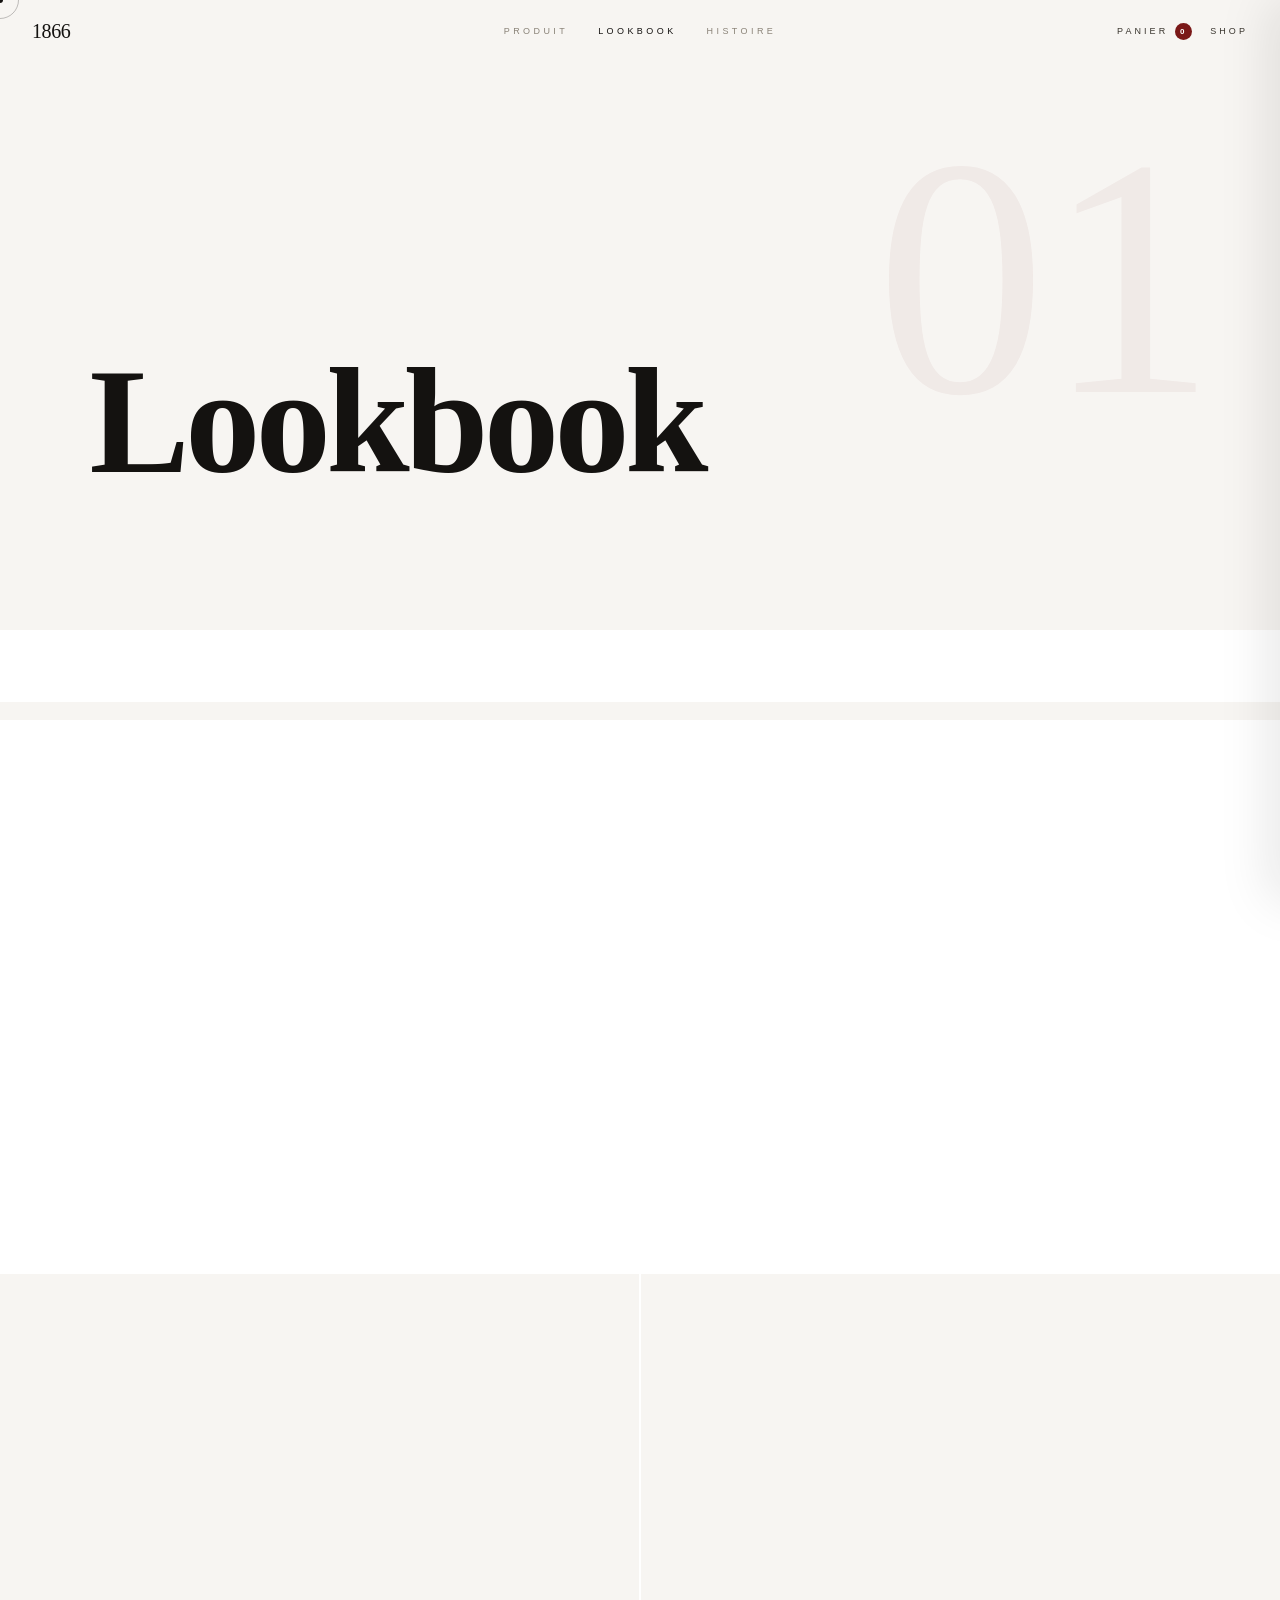
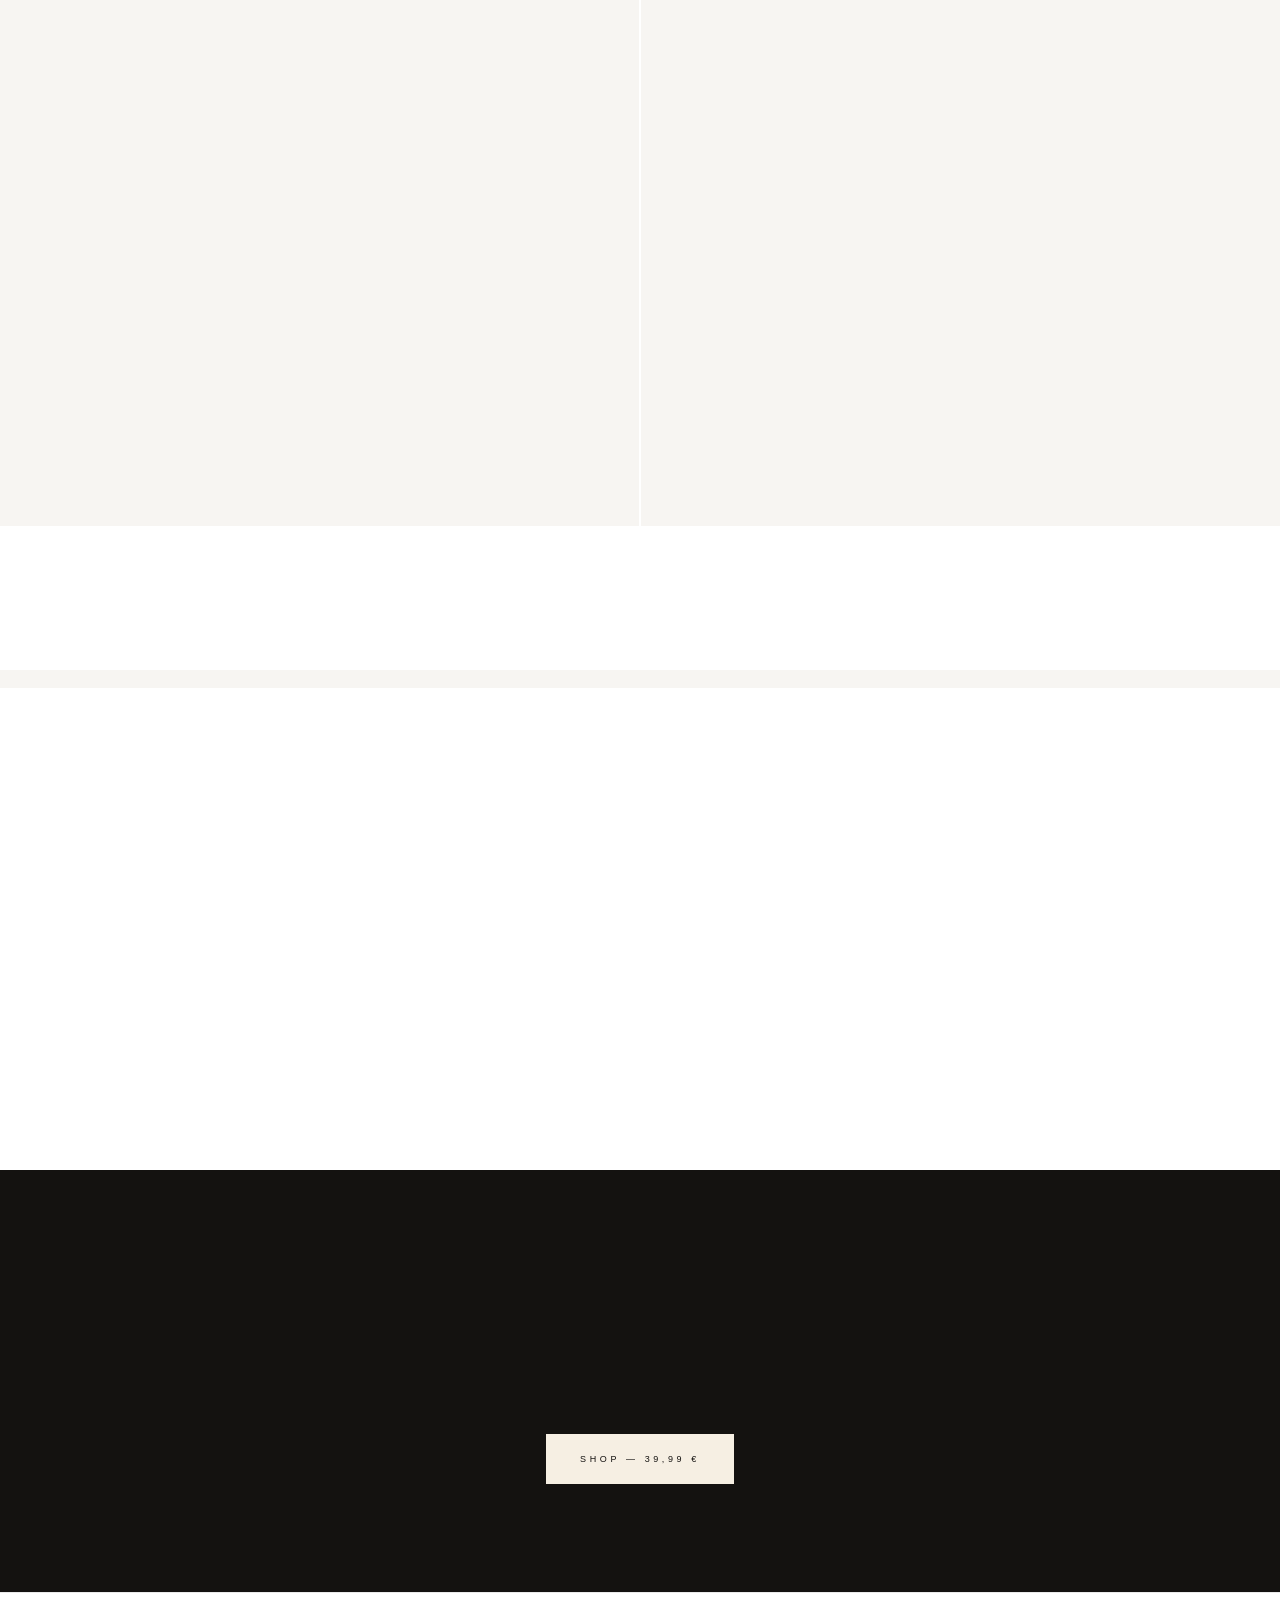
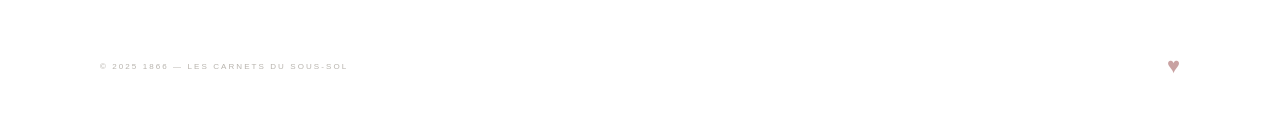
==== lookbook.html @ 2bd916b2 "Add files via upload" ====
<!doctype html>
<html lang="fr">
<head>
<meta charset="UTF-8">
<meta name="viewport" content="width=device-width, initial-scale=1, viewport-fit=cover">
<meta name="theme-color" content="#ffffff">
<title>1866 — Lookbook</title>
<style>
*,*::before,*::after{margin:0;padding:0;box-sizing:border-box;-webkit-font-smoothing:antialiased;-webkit-tap-highlight-color:transparent}
html{font-size:16px;overflow-x:hidden;scroll-behavior:smooth}
body{background:#fff;color:#141210;font-family:-apple-system,BlinkMacSystemFont,"Helvetica Neue",Arial,sans-serif;overflow-x:hidden}
a{color:inherit;text-decoration:none}
button{background:none;border:none;color:inherit;font-family:inherit;cursor:pointer;touch-action:manipulation}
img{display:block;max-width:100%}
::selection{background:#7a1818;color:#fff}
:root{--bg:#fff;--bg2:#f7f5f2;--bg3:#efece7;--ink:#141210;--ink2:#3a362f;--dust:#8a8378;--blood:#7a1818;--blood2:#9c2222;--line:rgba(20,18,16,.09);--line2:rgba(20,18,16,.16);--e-out:cubic-bezier(.16,1,.3,1)}
#cur,#cur-r{display:none}
@media(hover:hover){
  #cur{display:block;position:fixed;top:0;left:0;width:6px;height:6px;background:var(--ink);border-radius:50%;pointer-events:none;z-index:99999;transform:translate(-50%,-50%);transition:width .25s,height .25s,background .25s;will-change:transform}
  #cur-r{display:block;position:fixed;top:0;left:0;width:38px;height:38px;border:1px solid rgba(20,18,16,.25);border-radius:50%;pointer-events:none;z-index:99998;transform:translate(-50%,-50%);will-change:transform;transition:width .35s,height .35s,opacity .3s}
  body.ch #cur{width:44px;height:44px;background:var(--blood)}
  body.ch #cur-r{opacity:0}
}
#prog{position:fixed;top:0;left:0;right:0;height:2px;background:linear-gradient(90deg,var(--blood),var(--blood2));transform-origin:left;transform:scaleX(0);z-index:9992}
/* HEADER */
#hdr{position:fixed;top:0;left:0;right:0;z-index:1000;height:58px;display:flex;align-items:center;justify-content:space-between;padding:0 18px;padding-top:env(safe-area-inset-top);transition:background .3s,box-shadow .3s,transform .5s var(--e-out);background:transparent}
#hdr.sc{background:rgba(255,255,255,.9);backdrop-filter:blur(18px);-webkit-backdrop-filter:blur(18px);box-shadow:0 1px 0 var(--line)}
#hdr.hide{transform:translateY(-100%)}
.h-logo{font-family:Georgia,serif;font-size:20px;letter-spacing:-.02em;color:var(--ink)}
.h-nav{display:none}
.h-right{display:flex;align-items:center;gap:18px}
.h-btn{font-size:9px;letter-spacing:.34em;text-transform:uppercase;color:var(--ink2);display:flex;align-items:center;gap:7px;min-height:44px}
#badge{min-width:17px;height:17px;padding:0 4px;background:var(--blood);border-radius:10px;font-size:8px;display:flex;align-items:center;justify-content:center;color:#fff;font-weight:700;transition:transform .3s cubic-bezier(.34,1.56,.64,1)}
#badge.pop{transform:scale(1.7)}
@media(min-width:760px){#hdr{padding:0 32px;height:62px}.h-nav{display:flex;gap:30px;position:absolute;left:50%;transform:translateX(-50%)}.h-nav a{font-size:9px;letter-spacing:.38em;text-transform:uppercase;color:var(--dust);transition:color .2s;padding:10px 0;position:relative}.h-nav a::after{content:'';position:absolute;bottom:6px;left:0;width:0;height:1px;background:var(--blood);transition:width .3s}.h-nav a:hover{color:var(--ink)}.h-nav a:hover::after{width:100%}.h-nav a.active{color:var(--ink)}}
/* HERO LOOKBOOK */
#lb-hero{min-height:70svh;display:flex;flex-direction:column;justify-content:flex-end;padding:0 7vw 8vh;padding-top:calc(58px + env(safe-area-inset-top));position:relative;background:var(--bg2);overflow:hidden}
.lb-hero-num{position:absolute;top:12vh;right:5vw;font-family:Georgia,serif;font-size:clamp(120px,30vw,340px);color:rgba(122,24,24,.05);line-height:1;pointer-events:none;user-select:none}
.lb-eye{font-size:9px;letter-spacing:.5em;text-transform:uppercase;color:var(--blood);margin-bottom:18px}
.lb-title{font-family:Georgia,serif;font-size:clamp(48px,13vw,150px);letter-spacing:-.03em;line-height:.92;color:var(--ink)}
.lb-title em{font-style:italic}
.lb-sub{font-size:15px;font-style:italic;color:var(--dust);max-width:400px;margin-top:20px;line-height:1.6}
/* GALLERY */
.lb-section{padding:8vh 0}
.lb-full{width:100%;position:relative;overflow:hidden;background:var(--bg2)}
.lb-full img{width:100%;height:auto;display:block}
.lb-cap{position:absolute;bottom:24px;left:24px;font-size:9px;letter-spacing:.4em;text-transform:uppercase;color:var(--dust);background:rgba(255,255,255,.8);padding:8px 14px}
.lb-split{display:grid;grid-template-columns:1fr;gap:2px}
@media(min-width:760px){.lb-split{grid-template-columns:1fr 1fr}}
.lb-cell{position:relative;overflow:hidden;background:var(--bg2);aspect-ratio:3/4;display:flex;align-items:center;justify-content:center;padding:6vw}
.lb-cell img{width:100%;height:100%;object-fit:contain}
.lb-text-block{padding:12vh 7vw;text-align:center;max-width:700px;margin:0 auto}
.lb-quote{font-family:Georgia,serif;font-style:italic;font-size:clamp(22px,4vw,40px);line-height:1.4;color:var(--ink);margin-bottom:16px}
.lb-quote-cite{font-size:9px;letter-spacing:.4em;text-transform:uppercase;color:var(--blood)}
/* REVEAL */
.rv{opacity:0;transform:translateY(28px);transition:opacity .8s var(--e-out),transform .8s var(--e-out)}
.rv.in{opacity:1;transform:translateY(0)}
.img-reveal{overflow:hidden;position:relative}
.img-reveal img{transform:scale(1.2);transition:transform 1.3s var(--e-out)}
.img-reveal::after{content:'';position:absolute;inset:0;background:var(--bg2);transform:translateX(0);transition:transform 1.1s cubic-bezier(.76,0,.24,1)}
.img-reveal.in img{transform:scale(1)}
.img-reveal.in::after{transform:translateX(101%)}
/* CTA */
.lb-cta{padding:12vh 7vw;text-align:center;background:var(--ink)}
.lb-cta h2{font-family:Georgia,serif;font-size:clamp(32px,7vw,64px);color:#f6efe3;letter-spacing:-.03em;line-height:1;margin-bottom:28px}
.lb-cta h2 em{font-style:italic;color:#b09870}
.btn-p{display:inline-flex;align-items:center;justify-content:center;gap:10px;padding:16px 34px;background:#f6efe3;color:var(--ink);font-size:9px;letter-spacing:.4em;text-transform:uppercase;position:relative;overflow:hidden;transition:color .3s;min-height:50px}
.btn-p::before{content:'';position:absolute;inset:0;background:var(--blood);transform:translateX(-101%);transition:transform .4s var(--e-out)}
.btn-p:hover::before{transform:translateX(0)}
.btn-p span{position:relative}
/* FOOTER */
#footer{background:var(--bg);border-top:1px solid var(--line);padding:60px 18px 40px}
.ft-b{max-width:1080px;margin:0 auto;display:flex;flex-direction:column;gap:10px;align-items:center;text-align:center}
.ft-copy{font-size:8px;letter-spacing:.26em;text-transform:uppercase;color:var(--dust);opacity:.6}
.ft-h{font-family:Georgia,serif;font-size:22px;color:var(--blood);opacity:.4}
@media(min-width:700px){.ft-b{flex-direction:row;justify-content:space-between}}
/* CART (partagé) */
#cov{position:fixed;inset:0;background:rgba(20,18,16,.4);z-index:7000;opacity:0;pointer-events:none;transition:opacity .3s}
#cov.show{opacity:1;pointer-events:all}
#cart{position:fixed;top:0;right:0;bottom:0;width:min(400px,100vw);background:var(--bg);z-index:7001;display:flex;flex-direction:column;transform:translateX(100%);transition:transform .45s var(--e-out);box-shadow:-10px 0 50px rgba(20,18,16,.1)}
#cart.open{transform:translateX(0)}
.c-hd{padding:calc(16px + env(safe-area-inset-top)) 20px 16px;border-bottom:1px solid var(--line);display:flex;align-items:center;justify-content:space-between;flex-shrink:0}
.c-tt{font-family:Georgia,serif;font-size:20px;letter-spacing:-.02em;color:var(--ink)}
.c-x{font-size:9px;letter-spacing:.34em;text-transform:uppercase;color:var(--dust);min-height:44px;display:flex;align-items:center}
.c-bd{flex:1;overflow-y:auto;-webkit-overflow-scrolling:touch;padding:14px 18px}
.c-empty{display:flex;flex-direction:column;align-items:center;justify-content:center;height:100%;gap:14px;text-align:center;padding:40px 20px}
.c-ei{font-family:Georgia,serif;font-size:40px;color:var(--line2);letter-spacing:-.04em}
.c-et{font-size:14px;font-style:italic;color:var(--dust);line-height:1.6}
.c-it{display:grid;grid-template-columns:64px 1fr auto;gap:14px;align-items:center;padding:14px 0;border-bottom:1px solid var(--line)}
.c-th{width:64px;height:80px;overflow:hidden;background:var(--bg2);display:flex;align-items:center;justify-content:center;padding:6px}
.c-th img{width:100%;height:100%;object-fit:contain}
.c-in{font-size:14px;color:var(--ink);margin-bottom:2px;font-family:Georgia,serif}
.c-is{font-size:9px;letter-spacing:.26em;text-transform:uppercase;color:var(--dust);margin-bottom:8px}
.c-qty{display:inline-flex;align-items:center;border:1px solid var(--line2)}
.c-qb{width:32px;height:32px;display:flex;align-items:center;justify-content:center;font-size:15px;color:var(--ink2)}
.c-qn{min-width:30px;text-align:center;font-size:12px;color:var(--ink)}
.c-ip{font-size:14px;color:var(--ink);white-space:nowrap;text-align:right}
.c-rm{font-size:8px;letter-spacing:.28em;text-transform:uppercase;color:var(--dust);opacity:.6;margin-top:6px;display:block;text-align:right}
.c-ft{padding:16px 20px calc(16px + env(safe-area-inset-bottom));border-top:1px solid var(--line);flex-shrink:0}
.c-tr{display:flex;justify-content:space-between;align-items:center;margin-bottom:14px}
.c-tl{font-size:9px;letter-spacing:.4em;text-transform:uppercase;color:var(--dust)}
.c-tp{font-family:Georgia,serif;font-size:24px;letter-spacing:-.02em;color:var(--ink)}
.c-co{width:100%;padding:16px;background:var(--blood);color:#fff;font-size:10px;letter-spacing:.4em;text-transform:uppercase;text-align:center;min-height:52px}
.c-nt{font-size:8px;letter-spacing:.18em;text-transform:uppercase;color:var(--dust);opacity:.6;text-align:center;margin-top:10px;line-height:1.6}
.fly{position:fixed;width:58px;height:72px;object-fit:contain;background:var(--bg2);padding:4px;pointer-events:none;z-index:99980}
#toast{position:fixed;bottom:calc(30px + env(safe-area-inset-bottom));left:50%;transform:translateX(-50%) translateY(14px);background:var(--ink);color:#fff;padding:13px 26px;font-size:9px;letter-spacing:.34em;text-transform:uppercase;z-index:99000;opacity:0;pointer-events:none;transition:opacity .3s,transform .3s var(--e-out);white-space:nowrap}
#toast.on{opacity:1;transform:translateX(-50%) translateY(0)}
#uf{position:fixed;inset:0;background:var(--blood);z-index:99970;opacity:0;pointer-events:none;transition:opacity .12s}
#uf.fire{opacity:.08}
#stop{position:fixed;bottom:calc(24px + env(safe-area-inset-bottom));right:16px;width:46px;height:46px;background:var(--bg);border:1px solid var(--line2);display:flex;align-items:center;justify-content:center;z-index:600;opacity:0;pointer-events:none;transition:opacity .3s,border-color .2s;box-shadow:0 4px 20px rgba(20,18,16,.08)}
#stop.on{opacity:1;pointer-events:all}
#stop svg{width:13px;stroke:var(--ink2);fill:none;stroke-width:1.6}
@media(prefers-reduced-motion:reduce){*,*::before,*::after{animation-duration:.01ms!important;transition-duration:.01ms!important}.img-reveal img{transform:none!important}.img-reveal::after{display:none}}
</style>
<link rel="stylesheet" href="css/effects.css">
</head>
<body>

<div id="uf"></div>
<div id="cur"></div>
<div id="cur-r"></div>
<div id="prog"></div>
<div id="toast" role="status" aria-live="polite"></div>
<div id="grain-overlay" aria-hidden="true"></div>

<!-- HEADER -->
<header id="hdr">
  <a href="index.html" class="h-logo">1866</a>
  <nav class="h-nav">
    <a href="index.html">Produit</a>
    <a href="lookbook.html" class="active">Lookbook</a>
    <a href="story.html">Histoire</a>
  </nav>
  <div class="h-right">
    <button class="h-btn" id="cart-btn" aria-label="Panier">Panier <span id="badge">0</span></button>
    <a href="index.html#product" class="h-btn">Shop</a>
  </div>
</header>

<!-- HERO -->
<section id="lb-hero">
  <div class="lb-hero-num" data-parallax="0.15">01</div>
  <div class="lb-eye rv">Visual Archive — Chapitre 03</div>
  <h1 class="lb-title" data-split>Lookbook</h1>
  <p class="lb-sub rv">Une pièce, deux visages. La confession se lit devant comme derrière.</p>
</section>

<!-- FULL BLEED FRONT -->
<section class="lb-section">
  <div class="lb-full img-reveal">
    <img id="lb-img-1" src="" alt="The Crime Is Within — face avant" loading="lazy">
    <div class="lb-cap">Face — The Crime Is Within</div>
  </div>
</section>

<!-- QUOTE -->
<section class="lb-text-block">
  <p class="lb-quote rv">"Le vêtement n'est pas porté pour être vu. Il est porté comme une preuve."</p>
  <div class="lb-quote-cite rv">1866 — Les Carnets du Sous-Sol</div>
</section>

<!-- SPLIT -->
<section class="lb-section">
  <div class="lb-split">
    <div class="lb-cell img-reveal">
      <img id="lb-img-2" src="" alt="Détail face" loading="lazy">
    </div>
    <div class="lb-cell img-reveal">
      <img id="lb-img-3" src="" alt="Détail dos" loading="lazy">
    </div>
  </div>
</section>

<!-- FULL BLEED BACK -->
<section class="lb-section">
  <div class="lb-full img-reveal">
    <img id="lb-img-4" src="" alt="The Crime Is Within — dos" loading="lazy">
    <div class="lb-cap">Dos — Broderie chenille + 1866</div>
  </div>
</section>

<!-- QUOTE 2 -->
<section class="lb-text-block">
  <p class="lb-quote rv">"On peut échapper à la loi des hommes, jamais à celle de sa propre âme."</p>
  <div class="lb-quote-cite rv">Chapitre 03</div>
</section>

<!-- CTA -->
<section class="lb-cta">
  <h2 class="rv">Chaque pièce est<br>un <em>chapitre</em></h2>
  <a href="index.html#product" class="btn-p" data-magnetic="0.3"><span>Shop — 39,99 €</span></a>
</section>

<!-- FOOTER -->
<footer id="footer">
  <div class="ft-b">
    <span class="ft-copy">© 2025 1866 — Les Carnets du Sous-Sol</span>
    <span class="ft-h">♥</span>
  </div>
</footer>

<!-- CART -->
<div id="cov"></div>
<div id="cart" role="dialog" aria-modal="true" aria-label="Panier">
  <div class="c-hd"><div class="c-tt">Votre Archive</div><button class="c-x" id="cart-close">Fermer</button></div>
  <div class="c-bd" id="c-bd"></div>
  <div class="c-ft" id="c-ft" style="display:none">
    <div class="c-tr"><span class="c-tl">Total</span><span class="c-tp" id="c-total">0 €</span></div>
    <button class="c-co" onclick="showToast('Paiement Stripe — bientôt disponible ✦')">Checkout</button>
    <p class="c-nt">Paiement sécurisé à venir.</p>
  </div>
</div>

<button id="stop" aria-label="Haut"><svg viewBox="0 0 12 12"><path d="M6 10V2M2 6l4-4 4 4" stroke-linecap="round" stroke-linejoin="round"/></svg></button>

<script src="js/images.js"></script>
<script src="js/cart.js"></script>
<script src="js/animations.js"></script>
<script>
  // Injecter les images
  Cart.setImage(IMG1866.front);
  document.getElementById('lb-img-1').src = IMG1866.front;
  document.getElementById('lb-img-2').src = IMG1866.front;
  document.getElementById('lb-img-3').src = IMG1866.back;
  document.getElementById('lb-img-4').src = IMG1866.back;
  function showToast(m){var t=document.getElementById('toast');t.textContent=m;t.classList.add('on');setTimeout(function(){t.classList.remove('on')},2500);}
</script>
</body>
</html>
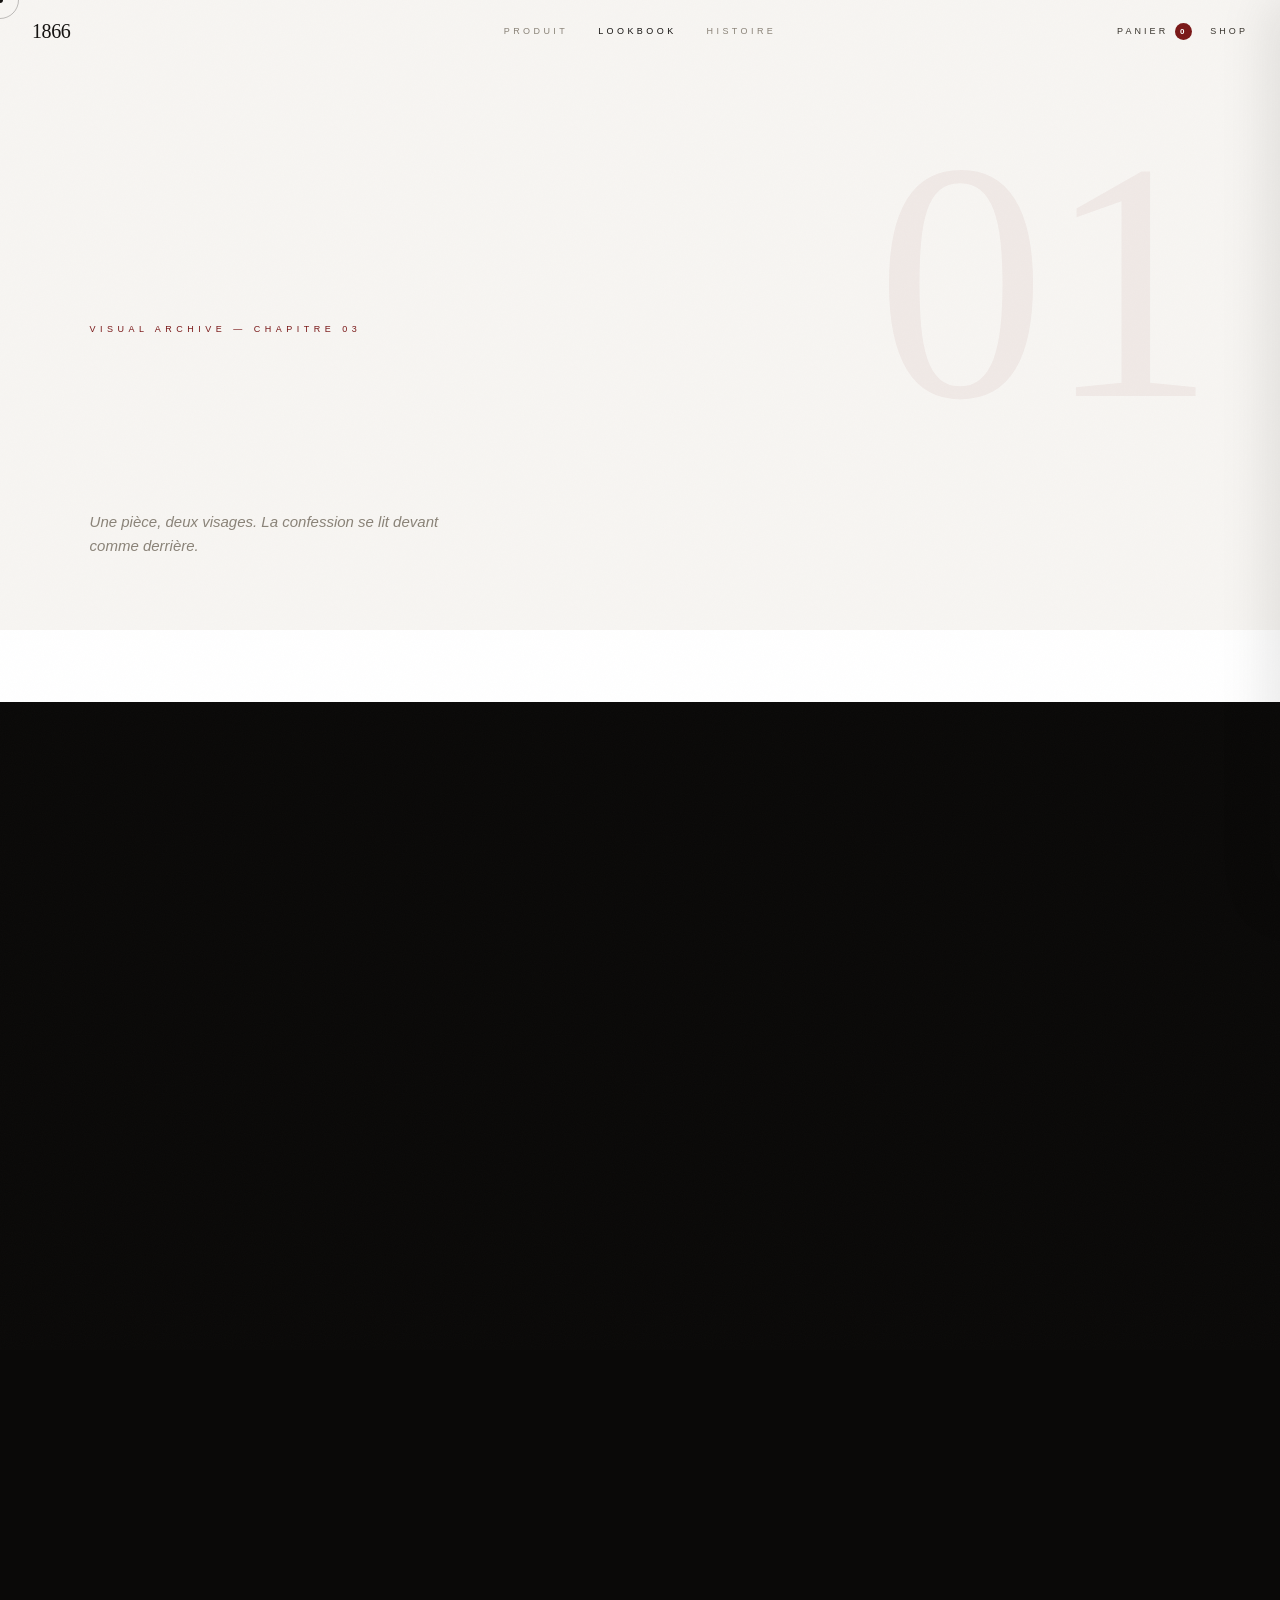
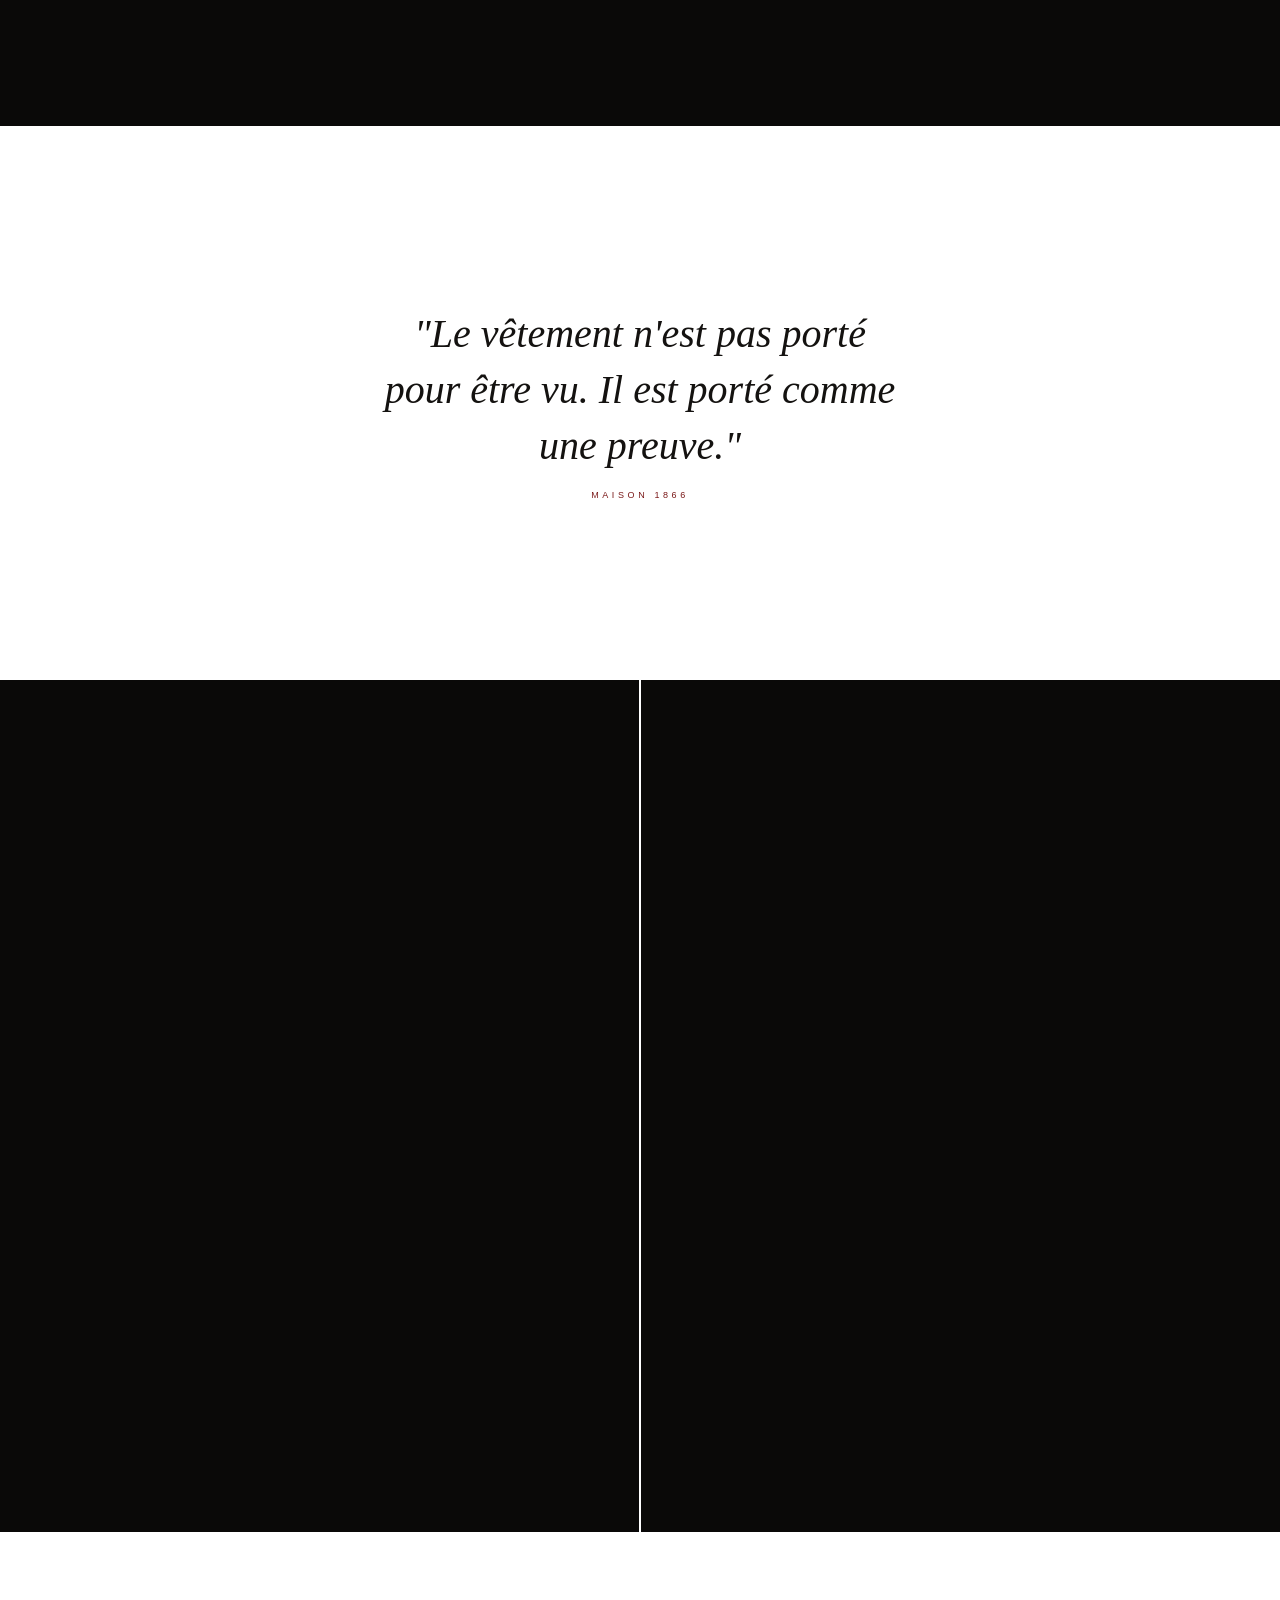
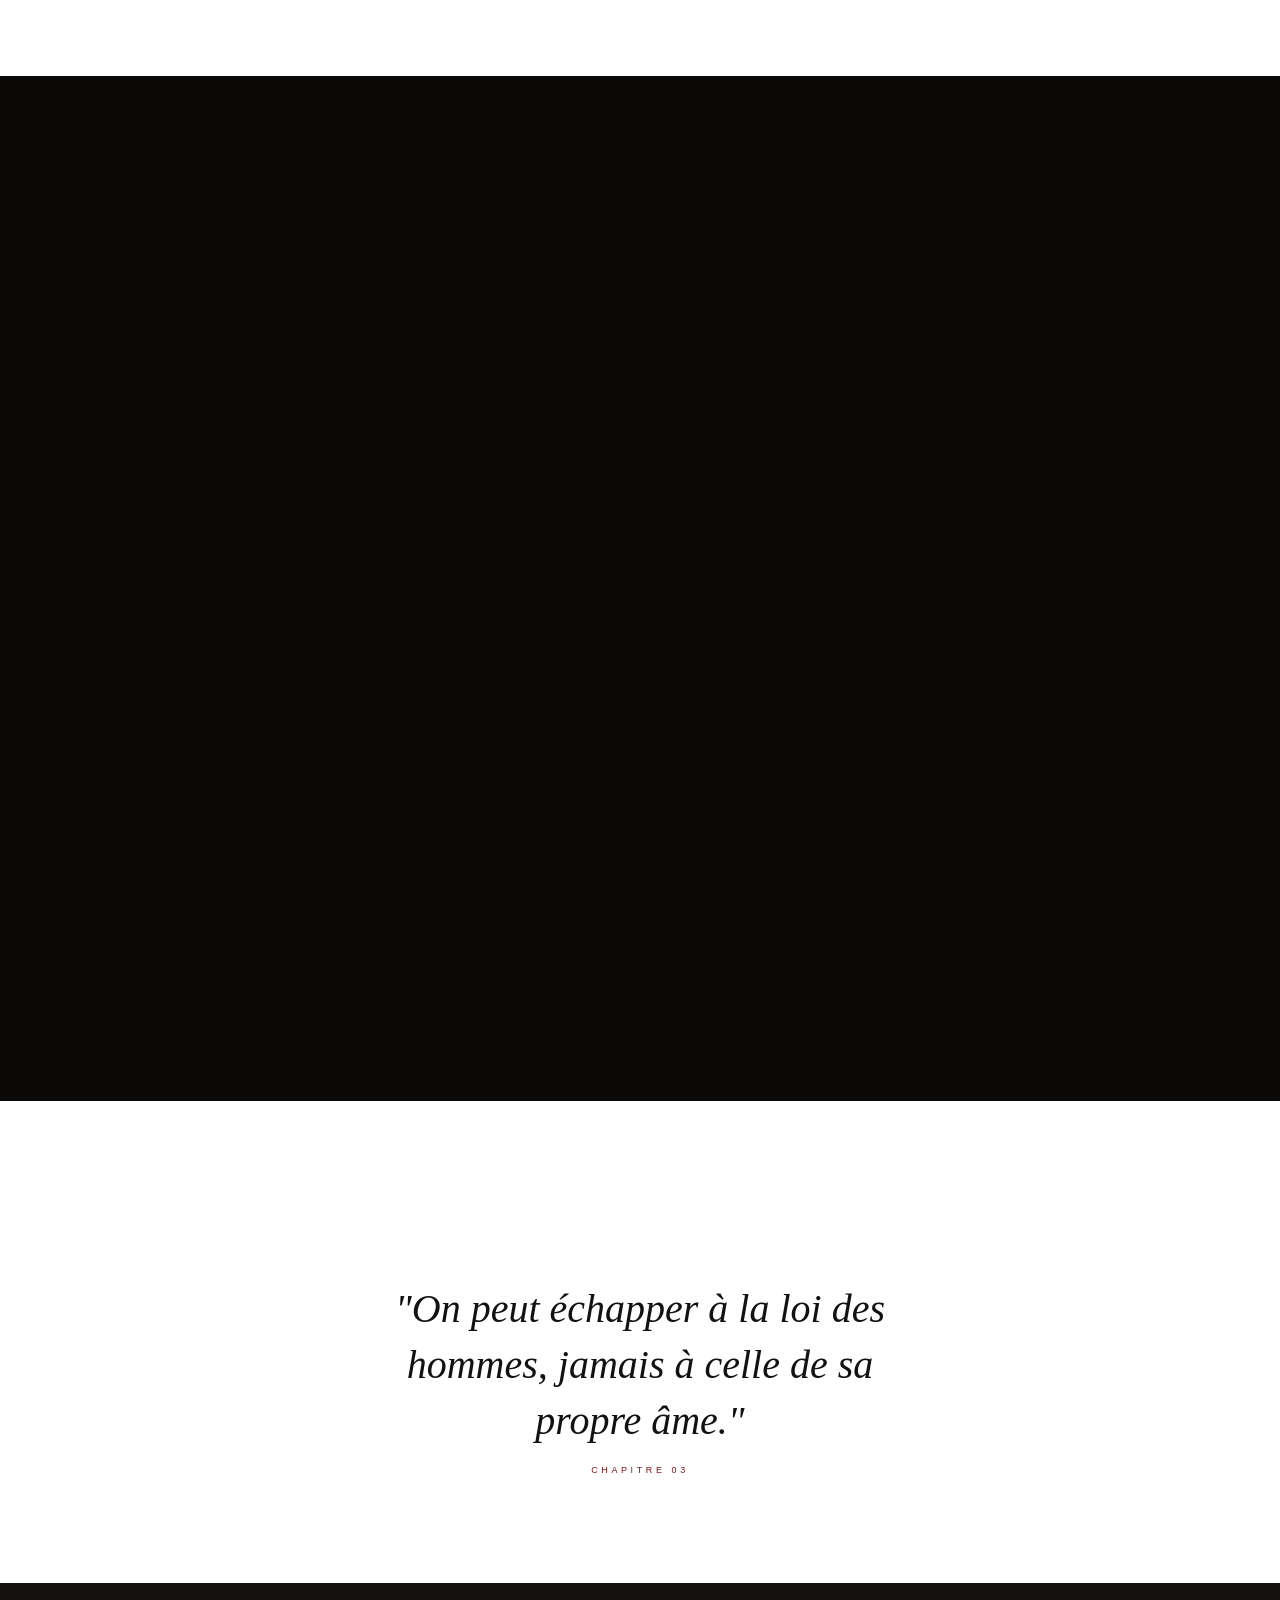
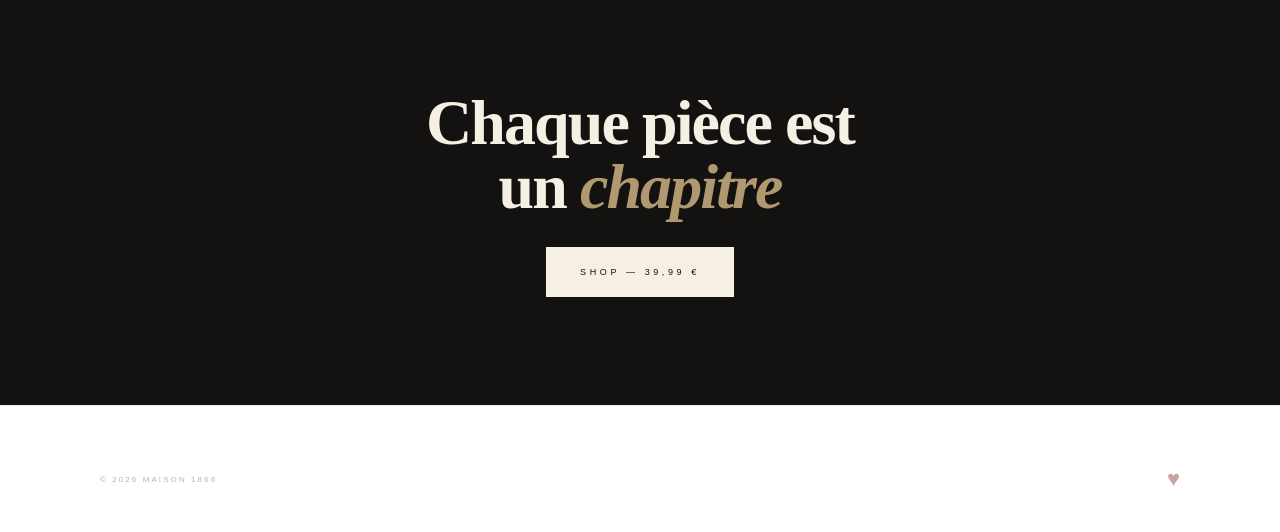
==== commit f8590080: "Perf, accessibilité AA, récit de marque et page 404 PERFORMANCE - Les photos quittent le base64 inli" ====
--- a/lookbook.html
+++ b/lookbook.html
@@ -4,7 +4,8 @@
 <meta charset="UTF-8">
 <meta name="viewport" content="width=device-width, initial-scale=1, viewport-fit=cover">
 <meta name="theme-color" content="#ffffff">
-<title>1866 — Lookbook</title>
+<link rel="icon" href="data:image/svg+xml,<svg xmlns='http://www.w3.org/2000/svg' viewBox='0 0 64 64'><rect width='64' height='64' fill='%23F5F0E8'/><text x='32' y='42' font-family='Georgia,serif' font-size='21' letter-spacing='-1' fill='%23151515' text-anchor='middle'>1866</text></svg>">
+<title>Maison 1866 — Lookbook</title>
 <style>
 *,*::before,*::after{margin:0;padding:0;box-sizing:border-box;-webkit-font-smoothing:antialiased;-webkit-tap-highlight-color:transparent}
 html{font-size:16px;overflow-x:hidden;scroll-behavior:smooth}
@@ -156,7 +157,7 @@
 <!-- QUOTE -->
 <section class="lb-text-block">
   <p class="lb-quote rv">"Le vêtement n'est pas porté pour être vu. Il est porté comme une preuve."</p>
-  <div class="lb-quote-cite rv">1866 — Les Carnets du Sous-Sol</div>
+  <div class="lb-quote-cite rv">Maison 1866</div>
 </section>
 
 <!-- SPLIT -->
@@ -194,7 +195,7 @@
 <!-- FOOTER -->
 <footer id="footer">
   <div class="ft-b">
-    <span class="ft-copy">© 2025 1866 — Les Carnets du Sous-Sol</span>
+    <span class="ft-copy">© 2026 Maison 1866</span>
     <span class="ft-h">♥</span>
   </div>
 </footer>
--- a/css/effects.css
+++ b/css/effects.css
@@ -0,0 +1,164 @@
+/* ============================================================
+   1866 — EFFETS ADDITIONNELS
+   Animations réutilisables sur toutes les pages.
+   Se charge APRÈS le CSS inline de chaque page.
+   ============================================================ */
+
+/* ---- SPLIT TEXT (lettres) ---- */
+[data-split] .char {
+  display: inline-block;
+  opacity: 0;
+  transform: translateY(0.7em) rotate(4deg);
+  transition: opacity 0.6s cubic-bezier(.16,1,.3,1),
+              transform 0.6s cubic-bezier(.16,1,.3,1);
+}
+[data-split].in .char {
+  opacity: 1;
+  transform: translateY(0) rotate(0);
+}
+
+/* ---- KINETIC WORDS ---- */
+[data-kinetic] { line-height: 0.95; }
+.k-word {
+  font-family: Georgia, "Times New Roman", serif;
+  color: #2a2722;
+  transition: color 0.4s, -webkit-text-stroke 0.4s;
+  display: inline-block;
+  padding: 0 6px;
+}
+.k-word.lit { color: #f6efe3; }
+.k-word.out { color: transparent; -webkit-text-stroke: 1px rgba(246,239,227,.16); }
+.k-word.out.lit { -webkit-text-stroke: 1px #9c2020; }
+
+/* ---- PAGE TRANSITION (rideau) ---- */
+#page-curtain {
+  position: fixed; inset: 0;
+  background: #0a0908;
+  z-index: 99995;
+  transform: translateY(-100%);
+  pointer-events: none;
+}
+#page-curtain.enter {
+  animation: curtainDown 0.5s cubic-bezier(.65,0,.35,1) forwards;
+}
+#page-curtain.leave {
+  transform: translateY(0);
+  animation: curtainUp 0.6s cubic-bezier(.65,0,.35,1) forwards;
+}
+@keyframes curtainDown { to { transform: translateY(0); } }
+@keyframes curtainUp { to { transform: translateY(100%); } }
+
+#page-curtain .curtain-logo {
+  position: absolute; top: 50%; left: 50%;
+  transform: translate(-50%,-50%);
+  font-family: Georgia, serif;
+  font-size: clamp(48px,12vw,120px);
+  color: #f6efe3;
+  letter-spacing: -0.04em;
+  opacity: 0;
+}
+#page-curtain.leave .curtain-logo {
+  animation: curtainLogoFade 0.6s ease forwards;
+}
+@keyframes curtainLogoFade {
+  0% { opacity: 0; } 50% { opacity: 1; } 100% { opacity: 0; }
+}
+
+/* ---- MARQUEE horizontale hover-pause (secondaire) ---- */
+.hmarquee {
+  overflow: hidden;
+  white-space: nowrap;
+}
+.hmarquee-track {
+  display: inline-flex;
+  animation: hmarq 26s linear infinite;
+}
+.hmarquee:hover .hmarquee-track { animation-play-state: paused; }
+@keyframes hmarq {
+  from { transform: translateX(0); }
+  to   { transform: translateX(-50%); }
+}
+
+/* ---- IMAGE REVEAL clip ---- */
+.img-reveal { overflow: hidden; position: relative; }
+.img-reveal img {
+  transform: scale(1.25);
+  transition: transform 1.2s cubic-bezier(.16,1,.3,1);
+}
+.img-reveal::after {
+  content: '';
+  position: absolute; inset: 0;
+  background: #0a0908;
+  transform: translateX(0);
+  transition: transform 1s cubic-bezier(.76,0,.24,1);
+}
+.img-reveal.in img { transform: scale(1); }
+.img-reveal.in::after { transform: translateX(101%); }
+
+/* ---- HOVER LINK underline sweep ---- */
+.link-sweep { position: relative; display: inline-block; }
+.link-sweep::after {
+  content: '';
+  position: absolute; left: 0; bottom: -3px;
+  width: 100%; height: 1px;
+  background: currentColor;
+  transform: scaleX(0);
+  transform-origin: right;
+  transition: transform 0.4s cubic-bezier(.16,1,.3,1);
+}
+.link-sweep:hover::after { transform: scaleX(1); transform-origin: left; }
+
+/* ---- FADE STAGGER children ---- */
+[data-stagger] > * {
+  opacity: 0;
+  transform: translateY(20px);
+  transition: opacity 0.7s cubic-bezier(.16,1,.3,1),
+              transform 0.7s cubic-bezier(.16,1,.3,1);
+}
+[data-stagger].in > *:nth-child(1) { transition-delay: 0.05s; }
+[data-stagger].in > *:nth-child(2) { transition-delay: 0.12s; }
+[data-stagger].in > *:nth-child(3) { transition-delay: 0.19s; }
+[data-stagger].in > *:nth-child(4) { transition-delay: 0.26s; }
+[data-stagger].in > *:nth-child(5) { transition-delay: 0.33s; }
+[data-stagger].in > *:nth-child(6) { transition-delay: 0.40s; }
+[data-stagger].in > * { opacity: 0; }
+[data-stagger].in > * { opacity: 1; transform: translateY(0); }
+
+/* ---- GRAIN overlay (film) ---- */
+#grain-overlay {
+  position: fixed; inset: -50%;
+  width: 200%; height: 200%;
+  pointer-events: none;
+  z-index: 9989;
+  opacity: 0.022;
+  background-image: url("data:image/svg+xml,%3Csvg xmlns='http://www.w3.org/2000/svg' width='240' height='240'%3E%3Cfilter id='n'%3E%3CfeTurbulence type='fractalNoise' baseFrequency='0.9' numOctaves='4' stitchTiles='stitch'/%3E%3C/filter%3E%3Crect width='240' height='240' filter='url(%23n)'/%3E%3C/svg%3E");
+  background-size: 240px 240px;
+  animation: grainShift 0.6s steps(1) infinite;
+}
+@keyframes grainShift {
+  0%{transform:translate(0,0)}20%{transform:translate(-2%,2%)}
+  40%{transform:translate(2%,-1%)}60%{transform:translate(-1%,-2%)}
+  80%{transform:translate(2%,1%)}100%{transform:translate(0,0)}
+}
+
+/* ---- SECTION NUMBER floating ---- */
+.float-num {
+  position: absolute;
+  font-family: Georgia, serif;
+  font-size: clamp(120px,26vw,340px);
+  color: rgba(122,24,24,.035);
+  line-height: 1;
+  pointer-events: none;
+  user-select: none;
+  z-index: 0;
+}
+
+/* ---- REDUCED MOTION ---- */
+@media (prefers-reduced-motion: reduce) {
+  #grain-overlay,
+  .hmarquee-track { animation: none !important; }
+  [data-split] .char,
+  .img-reveal img { opacity: 1 !important; transform: none !important; }
+  .img-reveal::after { display: none; }
+}
+
